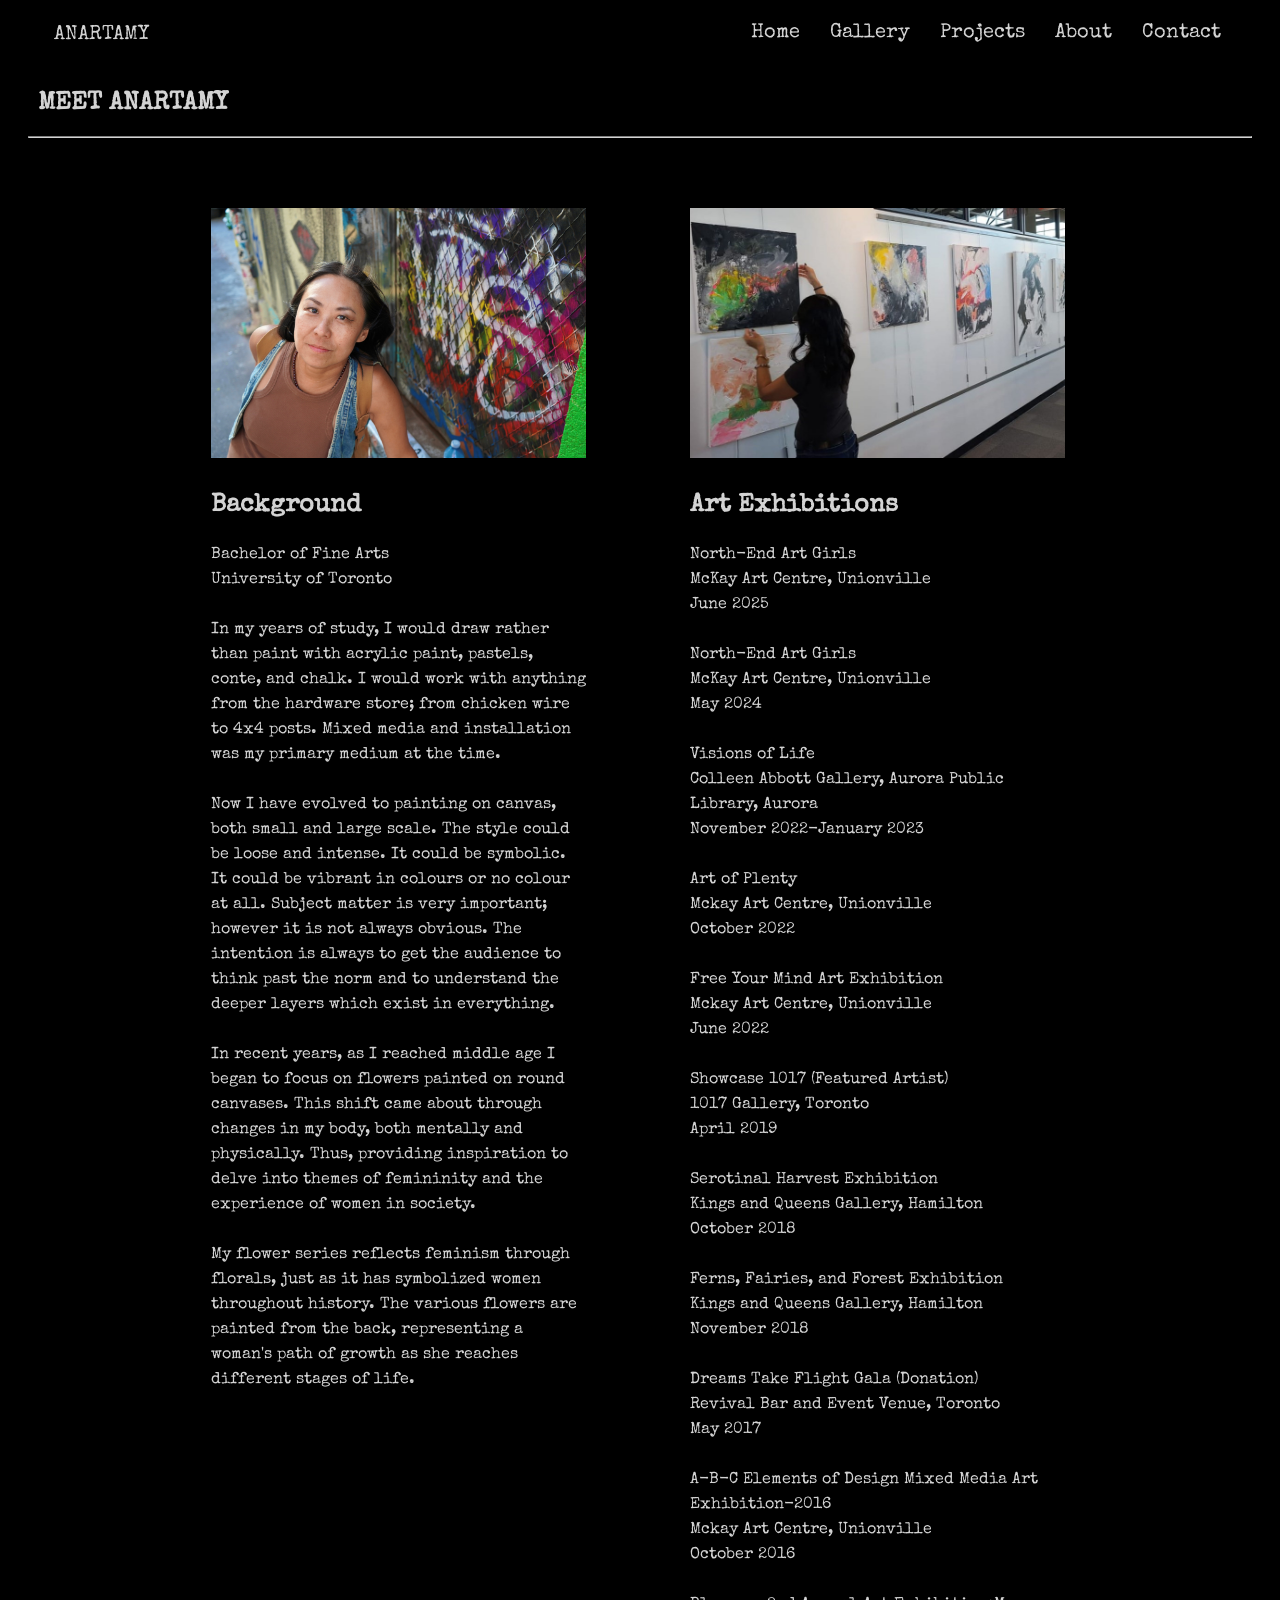
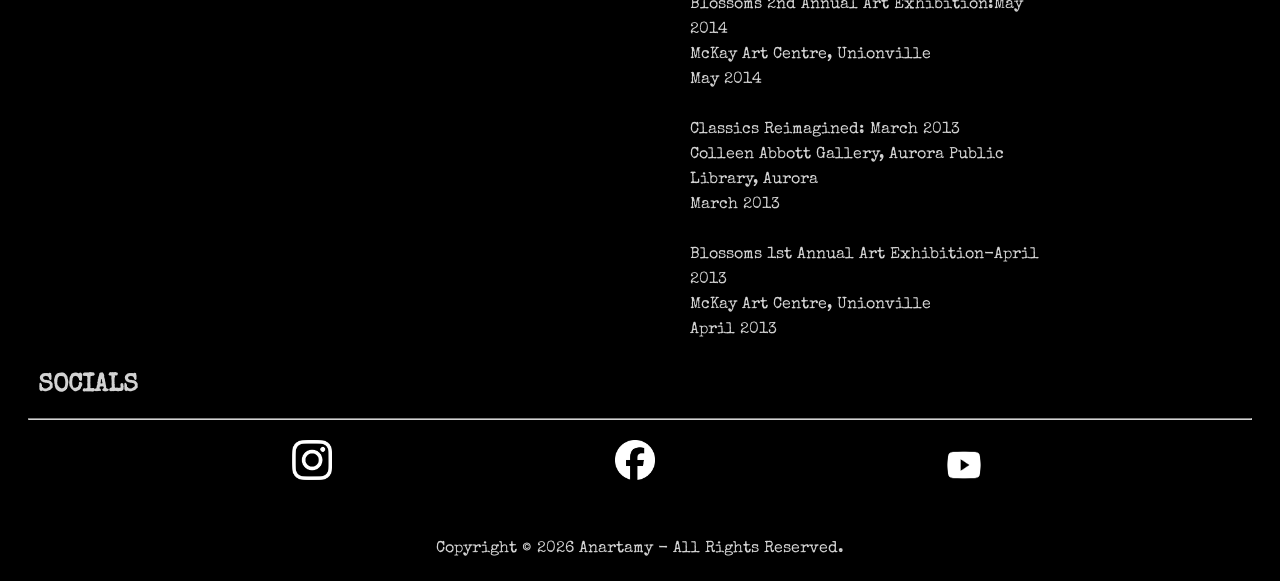
==== about.html @ 81b02f68 "Update about.html" ====
<!DOCTYPE html>
<html lang="en">
	<head>
		<link rel="stylesheet" href=" aboutstylesheet.css">
		<title> ABOUT </title>
	</head>
	<style>
		.container {
			display: flex;
			align-items: center;
			justify-content: center;
		}
		img {
			max-width: 100%;
			max-height: 100%;
		}
		.text{
			padding-left: 100px;
		}
	</style>
	<body>
		<section>
			<h1><a href="index.html" class="button"> ANARTAMY </a></h1>
			<div class="button-container" style="width: 500px; padding-top: 15px">
			<a href="index.html" class="button">Home</a>
			<a href="gallery.html" class="button">Gallery</a>
			<a href="projects.html" class="button">Projects</a>
			<a href="about.html" class="button">About</a>
			<a href="contact.html" class="button">Contact</a>
			</div>
		</section>
		<h2> MEET ANARTAMY </h2>
		<hr>
		<div class="figure-container">
			<figure>
				<img src="images/biophoto.jpg" loading: "lazy">
				<figcaption> 
					<p> Background </p>
				Bachelor of Fine Arts
				<br>
				University of Toronto 
				<br>
				<br>
				In my years of study, I would draw rather than paint with acrylic paint, pastels, conte, and chalk. I would work with anything from the hardware store; from chicken wire to 4x4 posts. Mixed media and installation was my primary medium at the time.  
				<br>
				<br>
				Now I have evolved to painting on canvas, both small and large scale.  The style could be loose and intense. It could be symbolic.  It could be vibrant in colours or no colour at all. Subject matter is very important; however it is not always obvious. The intention is always to get the audience to think past the norm and to understand the deeper layers which exist in everything. 
				<br>
				<br>
				In recent years, as I reached middle age I began to focus on flowers painted on round canvases. This shift came about through changes in my body, both mentally and physically. Thus, providing inspiration to delve into themes of femininity and the experience of women in society.  
				<br>
				<br>
				My flower series reflects feminism through florals, just as it has symbolized women throughout history. The various flowers are painted from the back, representing a woman's path of growth as she reaches different stages of life. 
				</figcaption>
			</figure>
			<figure>
				<img src="images/visionsoflife2.jpg" loading: "lazy">
				<figcaption>
					<p> Art Exhibitions </p>
				North-End Art Girls
				<br>
				McKay Art Centre, Unionville
				<br>
				June 2025
				<br>
				<br>
				North-End Art Girls
				<br>
				McKay Art Centre, Unionville
				<br>
				May 2024
				<br>
				<br>
				Visions of Life 
				<br>
				Colleen Abbott Gallery, Aurora Public Library, Aurora
				<br>
				November 2022-January 2023
				<br>
				<br>
				Art of Plenty 
				<br>
				Mckay Art Centre, Unionville
				<br>
				October 2022
				<br>
				<br>
				Free Your Mind Art Exhibition
				<br>
				Mckay Art Centre, Unionville
				<br>
				June 2022
				<br>
				<br>
				Showcase 1017 (Featured Artist)
				<br>
				1017 Gallery, Toronto
				<br>
				April 2019
				<br>
				<br>
				Serotinal Harvest Exhibition
				<br>
				Kings and Queens Gallery, Hamilton
				<br>
				October 2018
				<br>
				<br>
				Ferns, Fairies, and Forest Exhibition
				<br>
				Kings and Queens Gallery, Hamilton
				<br>
				November 2018
				<br>
				<br>
				Dreams Take Flight Gala (Donation)
				<br>
				Revival Bar and Event Venue, Toronto
				<br>
				May 2017
				<br>
				<br>
				A-B-C Elements of Design Mixed Media Art Exhibition-2016
				<br>
				Mckay Art Centre, Unionville
				<br>
				October 2016
				<br>
				<br>
				Blossoms 2nd Annual Art Exhibition:May 2014
				<br>
				McKay Art Centre, Unionville
				<br>
				May 2014
				<br>
				<br>
				Classics Reimagined: March 2013
				<br>
				Colleen Abbott Gallery, Aurora Public Library, Aurora
				<br>
				March 2013
				<br>
				<br>
				Blossoms 1st Annual Art Exhibition-April 2013
				<br>
				McKay Art Centre, Unionville
				<br>
				April 2013 
			</figcaption>
		</figure>
		</div>
		<h4> SOCIALS </h4>
		<hr>
		<div class="button-container2">
		<a href="https://www.instagram.com/anartamy/" class="button">
			<img src="images/Instagram_Glyph_White.png" style="width: 40px; height: 40px; margin-bottom: 30px1"> </a>
		<a href="https://www.facebook.com/anartamyng#" class="button">
            <img src="images/Facebook_Logo_Secondary.png" style="width: 40px; height: 40px; margin-bottom: 30px"> </a>
		<a href="https://www.youtube.com/@anartamy3950" class="button">
			<img src="images/yt_icon_white_digital.png" style="width: 50px; height: 50px; margin-bottom: 30px;"> </a>
		</div>
		<footer class="footer"> 
			<p> Copyright © 2026 Anartamy - All Rights Reserved. </p> 
		</footer>
	</body>
</html>
---- aboutstylesheet.css ----
@import url('https://fonts.googleapis.com/css?family=Special Elite');
body{
	background-color: black;
	color: lightgray;
	min-height: 100vh;
	min-height: 100dvh;
	display: flex;
	flex-direction: column;
	font-family: 'special elite', serif;
}
section{
	display: flex;
	flex-direction: row;
	justify-content: space-evenly;
	h1{
	font-size: 20px;
	font-weight: bold;
	color: lightgray;
	margin-left: 25px;
	width: 675px;
	}
	a{
	text-decoration: none;
	font-size: 20px;
	font-weight: normal;
	color: lightgray;
	padding-top: 11px;
	margin-right: 25px;
	}	
}	
h2{
	font-size: 25px;
	margin-left: 30px;
	margin-bottom: 20px;
	margin-top: 30px;
	font-weight: bold;
}
hr{
	border-color: lightgray;
	margin-left: 20px;
	margin-right: 20px;
	margin-bottom: 0px;
	margin-top: 0px;
}
.figure-container{
	display: flex; 
  	justify-content: center; 
  	gap: 100px;
  	margin-top: 50px;
figure {
  flex: 1;
  max-width: 30%;
  margin: 0; 
}
figcaption{
	width: 375px;
	margin-top: 30px;
	text-align: left;
	line-height: 25px;
	p{
		font-size: 25px;
		font-weight: bold;
	}
}
img {
  width: 375px; 
  height: auto;
}
}
.button-container2{
	display: flex;
	justify-content: space-evenly;
}
h4{
	font-size: 25px;
	margin-left: 30px;
	margin-bottom: 20px;
	margin-top: 30px;
}
hr{
	margin-bottom: 20px;
}
footer{
	margin-top: auto;
	text-align: center;
	color: lightgray;
}
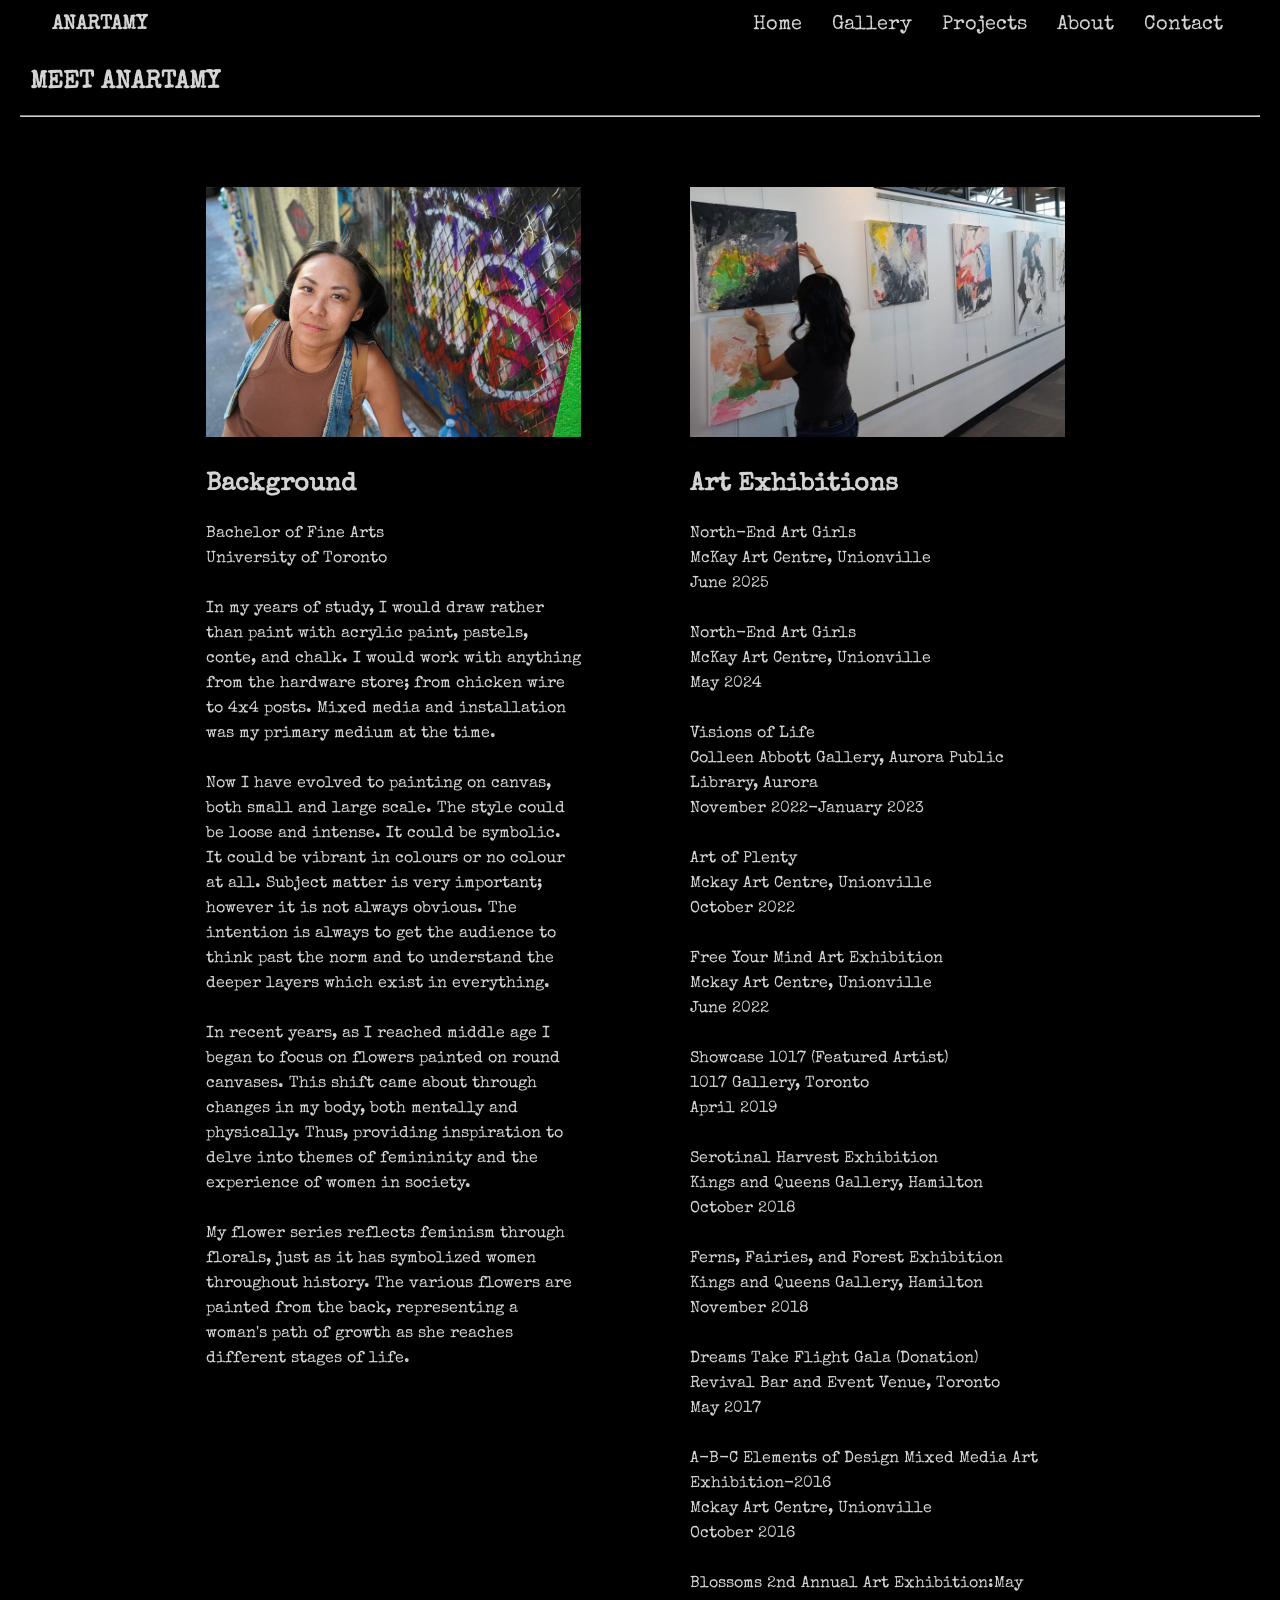
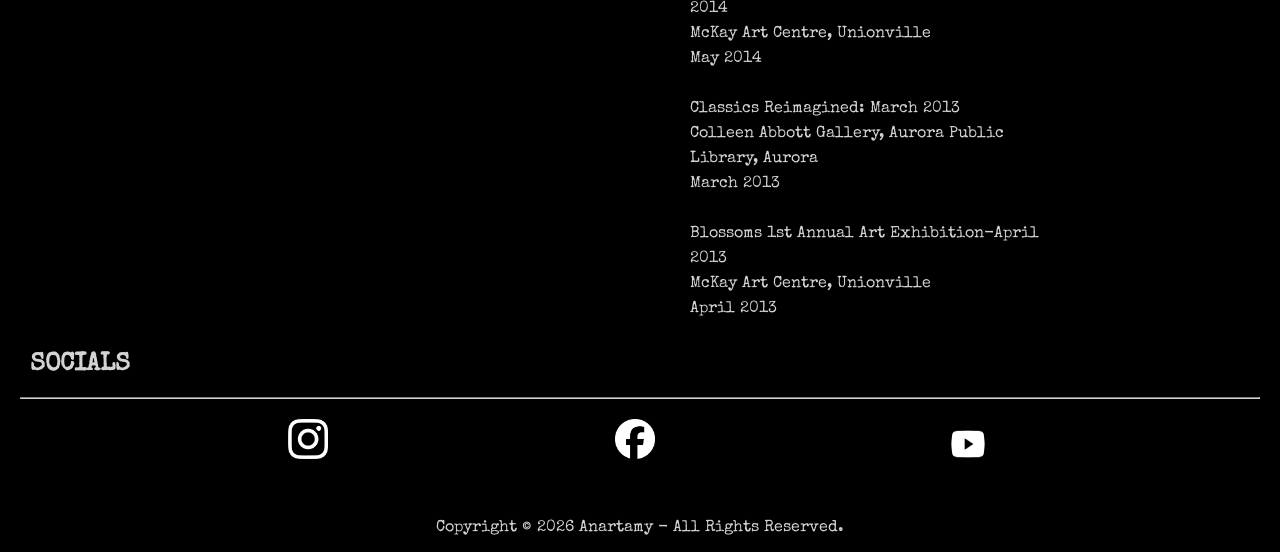
==== commit 49a56e54: "Update about.html" ====
--- a/about.html
+++ b/about.html
@@ -1,6 +1,7 @@
 <!DOCTYPE html>
 <html lang="en">
 	<head>
+		<meta name="viewport" content="width=device-width, initial-scale=1.0">
 		<link rel="stylesheet" href=" aboutstylesheet.css">
 		<title> ABOUT </title>
 	</head>
--- a/aboutstylesheet.css
+++ b/aboutstylesheet.css
@@ -2,29 +2,34 @@
 body{
 	background-color: black;
 	color: lightgray;
-	min-height: 100vh;
-	min-height: 100dvh;
+	margin: 0;
+	max-width: 100vw;
+	max-height: 100vh;
 	display: flex;
 	flex-direction: column;
 	font-family: 'special elite', serif;
 }
 section{
+	position: fixed;
 	display: flex;
 	flex-direction: row;
 	justify-content: space-evenly;
+	background-color: black;
+	width: 100vw;
+	z-index: 1000;
 	h1{
 	font-size: 20px;
 	font-weight: bold;
 	color: lightgray;
+	margin-top: 15px;
 	margin-left: 25px;
 	width: 675px;
 	}
 	a{
 	text-decoration: none;
 	font-size: 20px;
-	font-weight: normal;
 	color: lightgray;
-	padding-top: 11px;
+	margin-top: 15px;
 	margin-right: 25px;
 	}	
 }	
@@ -32,7 +37,7 @@
 	font-size: 25px;
 	margin-left: 30px;
 	margin-bottom: 20px;
-	margin-top: 30px;
+	margin-top: 70px;
 	font-weight: bold;
 }
 hr{
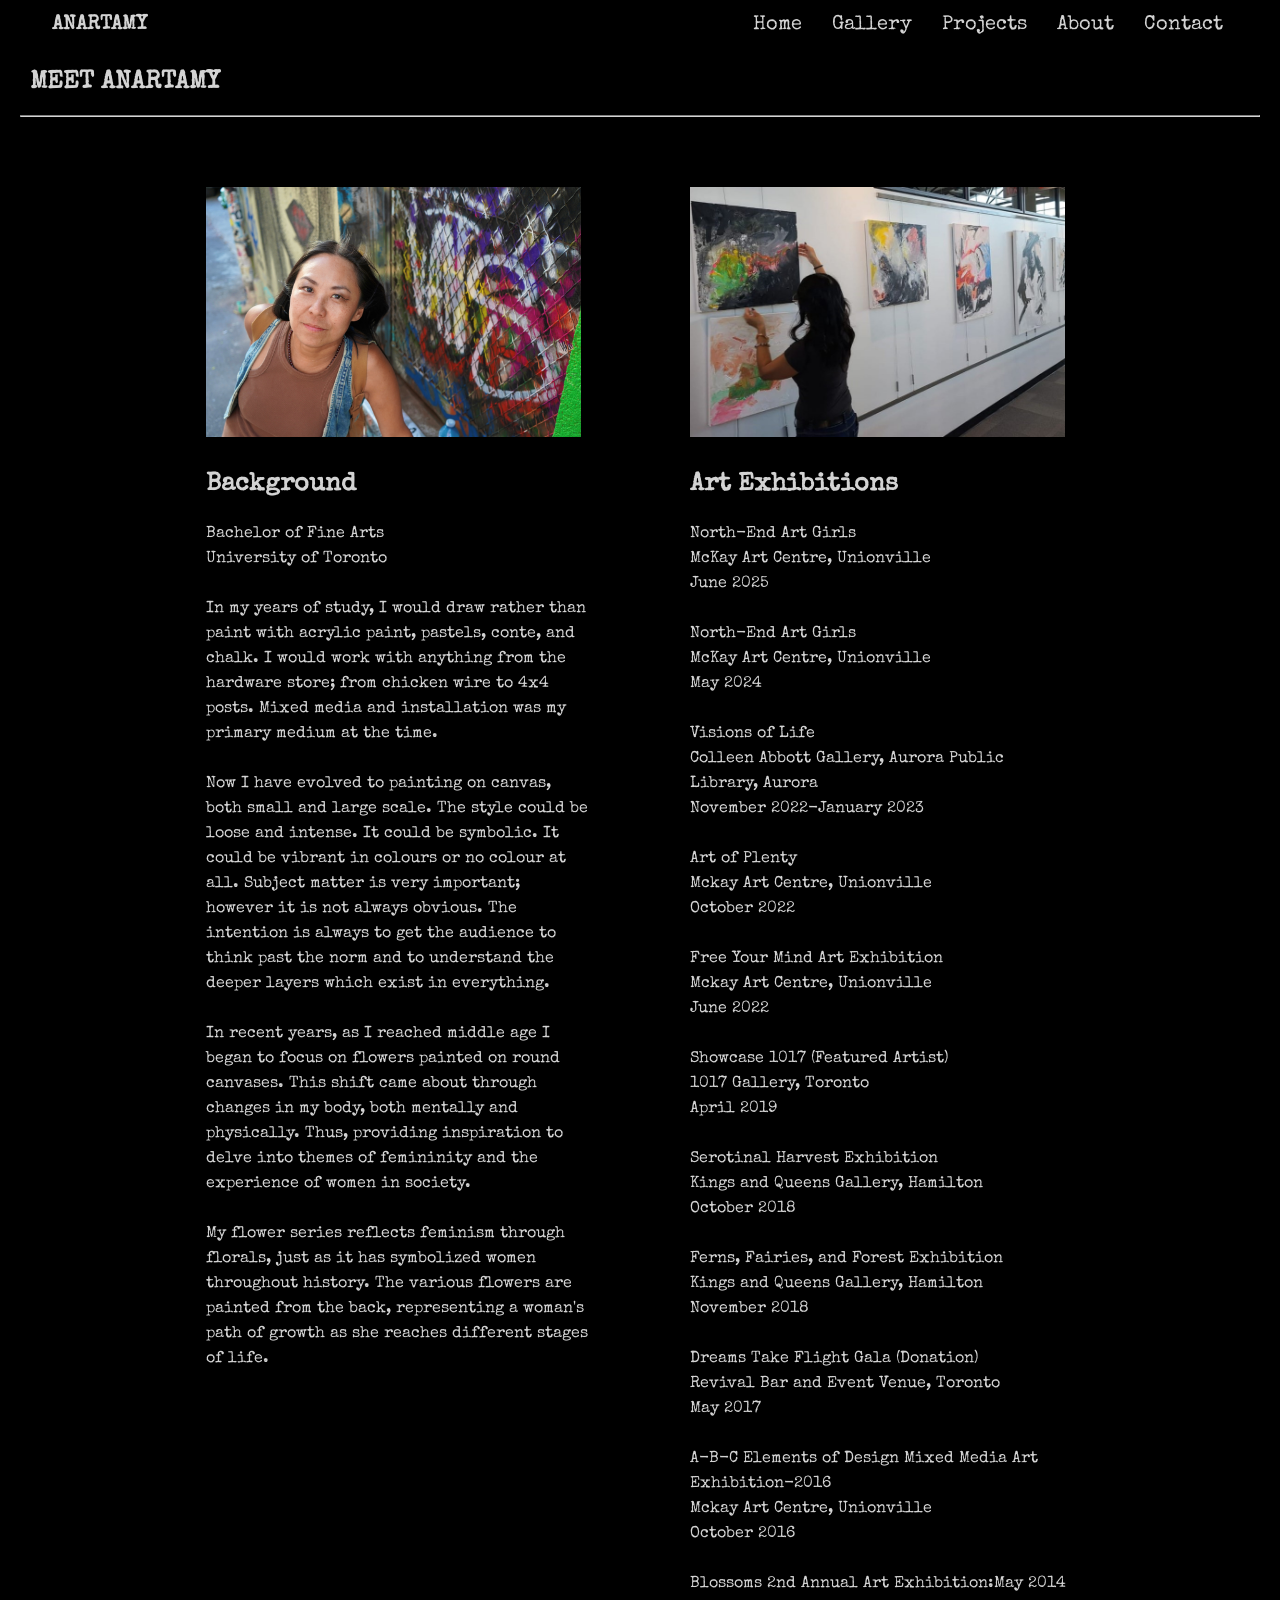
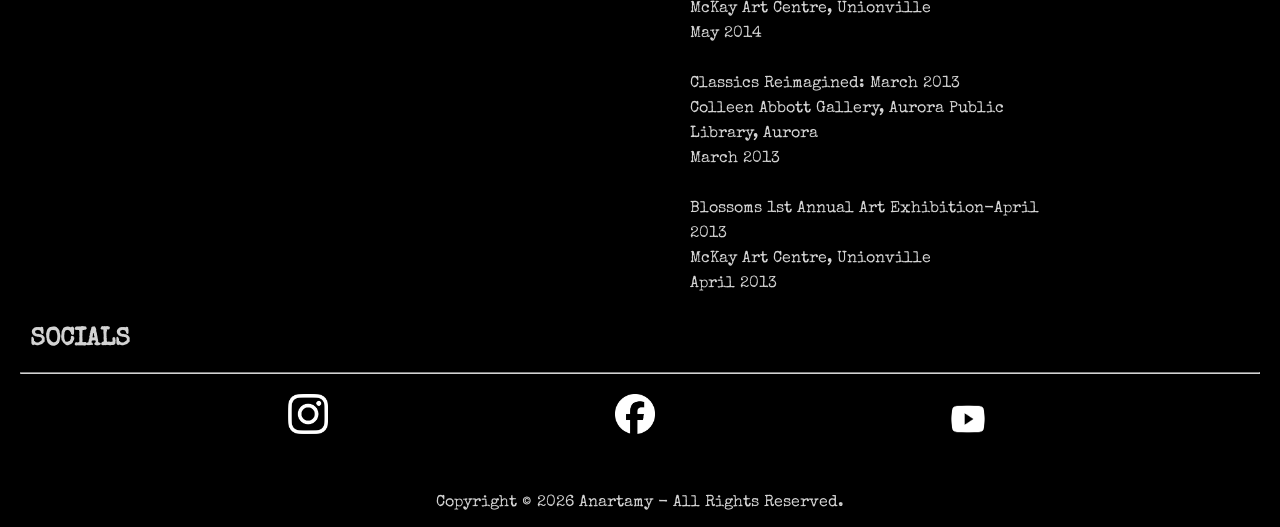
==== commit 9c33218c: "Update about.html" ====
--- a/about.html
+++ b/about.html
@@ -1,7 +1,6 @@
 <!DOCTYPE html>
 <html lang="en">
 	<head>
-		<meta name="viewport" content="width=device-width, initial-scale=1.0">
 		<link rel="stylesheet" href=" aboutstylesheet.css">
 		<title> ABOUT </title>
 	</head>
--- a/aboutstylesheet.css
+++ b/aboutstylesheet.css
@@ -17,6 +17,7 @@
 	background-color: black;
 	width: 100vw;
 	z-index: 1000;
+	white-space: nowrap;
 	h1{
 	font-size: 20px;
 	font-weight: bold;
@@ -26,6 +27,7 @@
 	width: 675px;
 	}
 	a{
+	white-space: nowrap;
 	text-decoration: none;
 	font-size: 20px;
 	color: lightgray;
@@ -58,7 +60,7 @@
   margin: 0; 
 }
 figcaption{
-	width: 375px;
+	width: 100%;
 	margin-top: 30px;
 	text-align: left;
 	line-height: 25px;
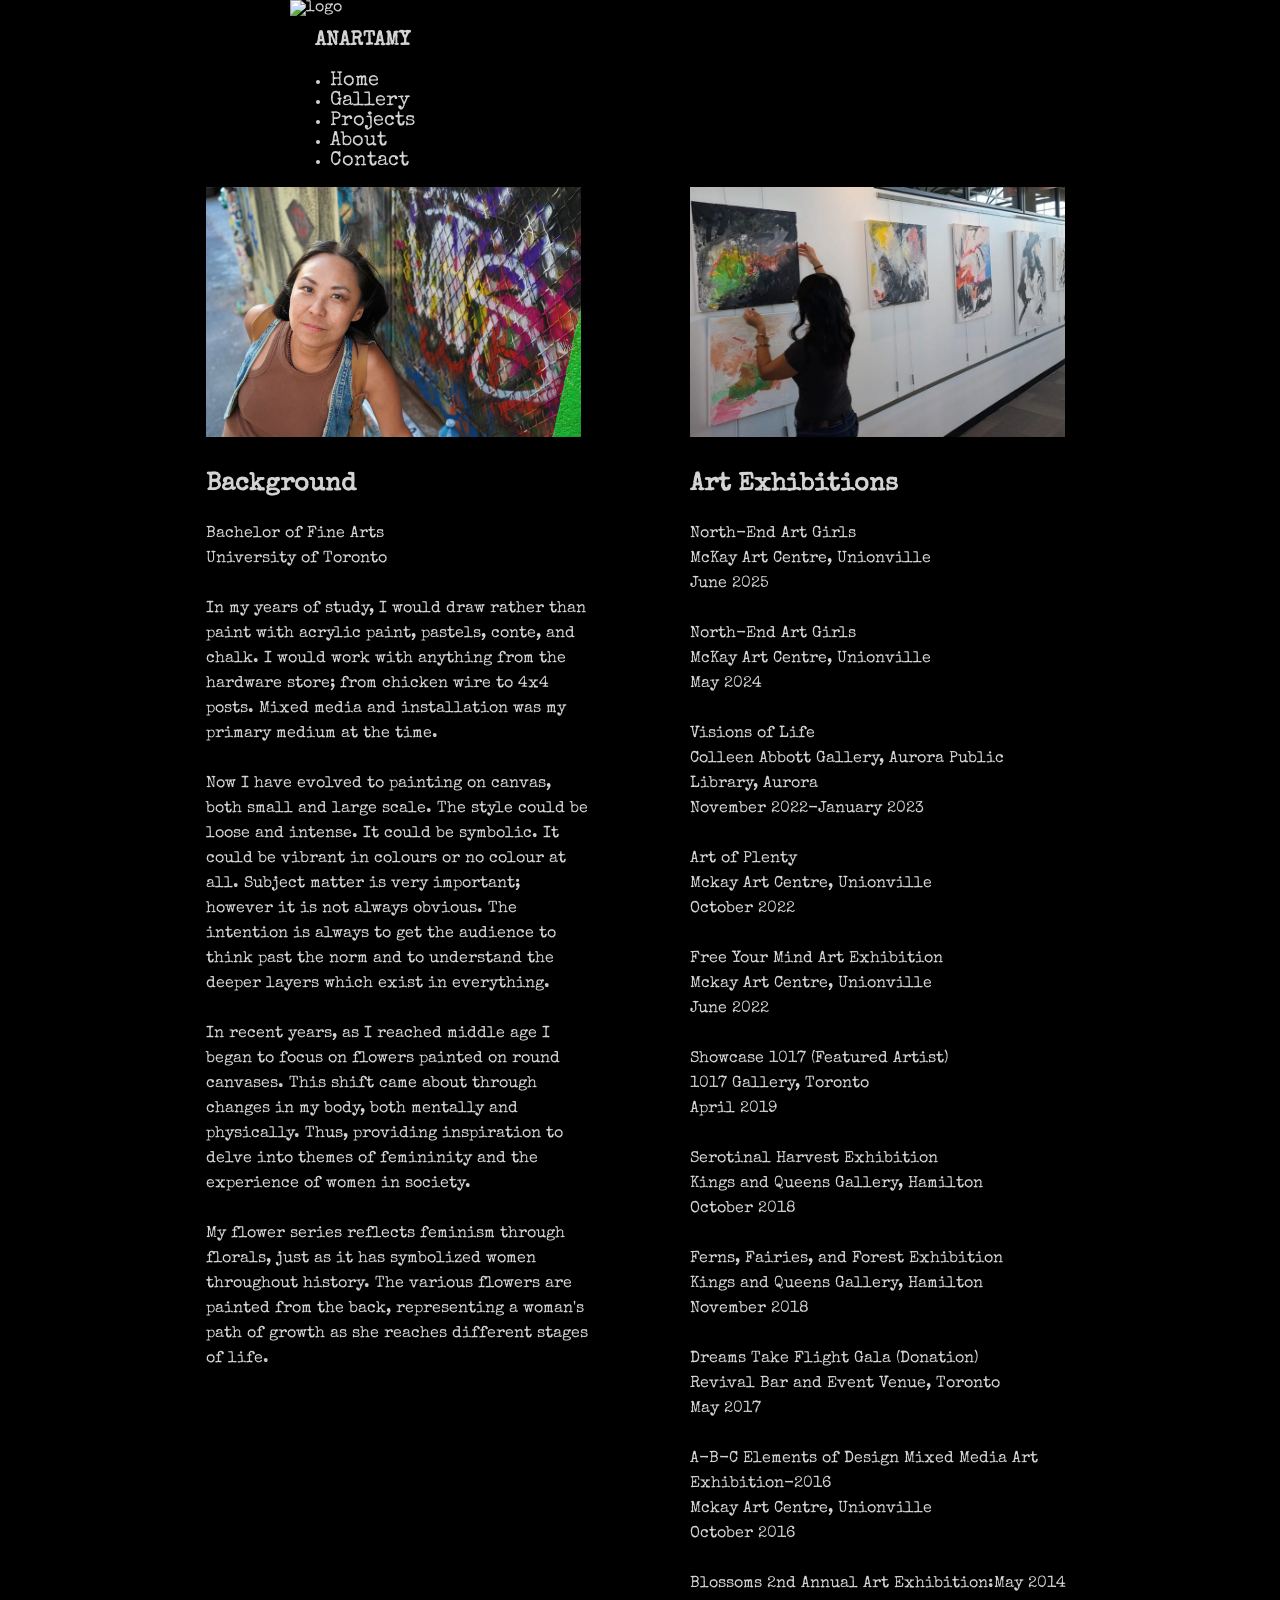
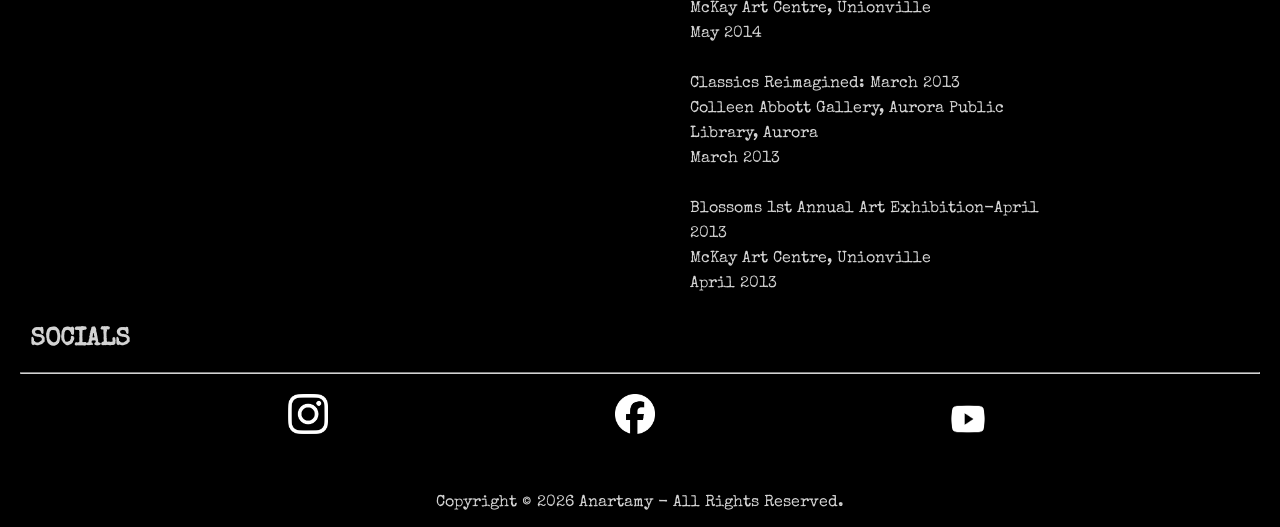
==== commit b6652ff2: "Update about.html" ====
--- a/about.html
+++ b/about.html
@@ -1,6 +1,7 @@
 <!DOCTYPE html>
 <html lang="en">
 	<head>
+		<meta name="viewport" content="width=device-width, initial-scale=0.6">
 		<link rel="stylesheet" href=" aboutstylesheet.css">
 		<title> ABOUT </title>
 	</head>
@@ -20,14 +21,40 @@
 	</style>
 	<body>
 		<section>
-			<h1><a href="index.html" class="button"> ANARTAMY </a></h1>
-			<div class="button-container" style="width: 500px; padding-top: 15px">
-			<a href="index.html" class="button">Home</a>
-			<a href="gallery.html" class="button">Gallery</a>
-			<a href="projects.html" class="button">Projects</a>
-			<a href="about.html" class="button">About</a>
-			<a href="contact.html" class="button">Contact</a>
-			</div>
+			<nav>
+					<div class="logo">
+						<img src="" alt="logo">
+						<h1> ANARTAMY </h1>
+					</div>
+				<div class="hamburger">
+					<div class="bar"></div>
+					<div class="bar"></div>
+					<div class="bar"></div>
+				</div>
+				<ul class="nav-links">
+					<li><a href="index.html">Home</a></li>
+					<li><a href="gallery.html">Gallery</a></li>
+					<li><a href="projects.html">Projects</a></li>
+					<li><a href="about.html">About</a></li>
+					<li><a href="contact.html">Contact</a></li>
+				</ul>
+				</nav>
+				<script>
+					const hamburger = document.querySelector('.hamburger');
+					const navLinks = document.querySelector('.nav-links');
+					let menuOpen = false;
+
+					hamburger.addEventListener('click', () => {
+						if (menuOpen == false) {
+							navLinks.style.display = "block";
+							menuOpen = true;
+						}
+						else if (menuOpen == true) {
+							navLinks.style.display = "none";
+							menuOpen = false;
+						}
+					});
+				</script>
 		</section>
 		<h2> MEET ANARTAMY </h2>
 		<hr>
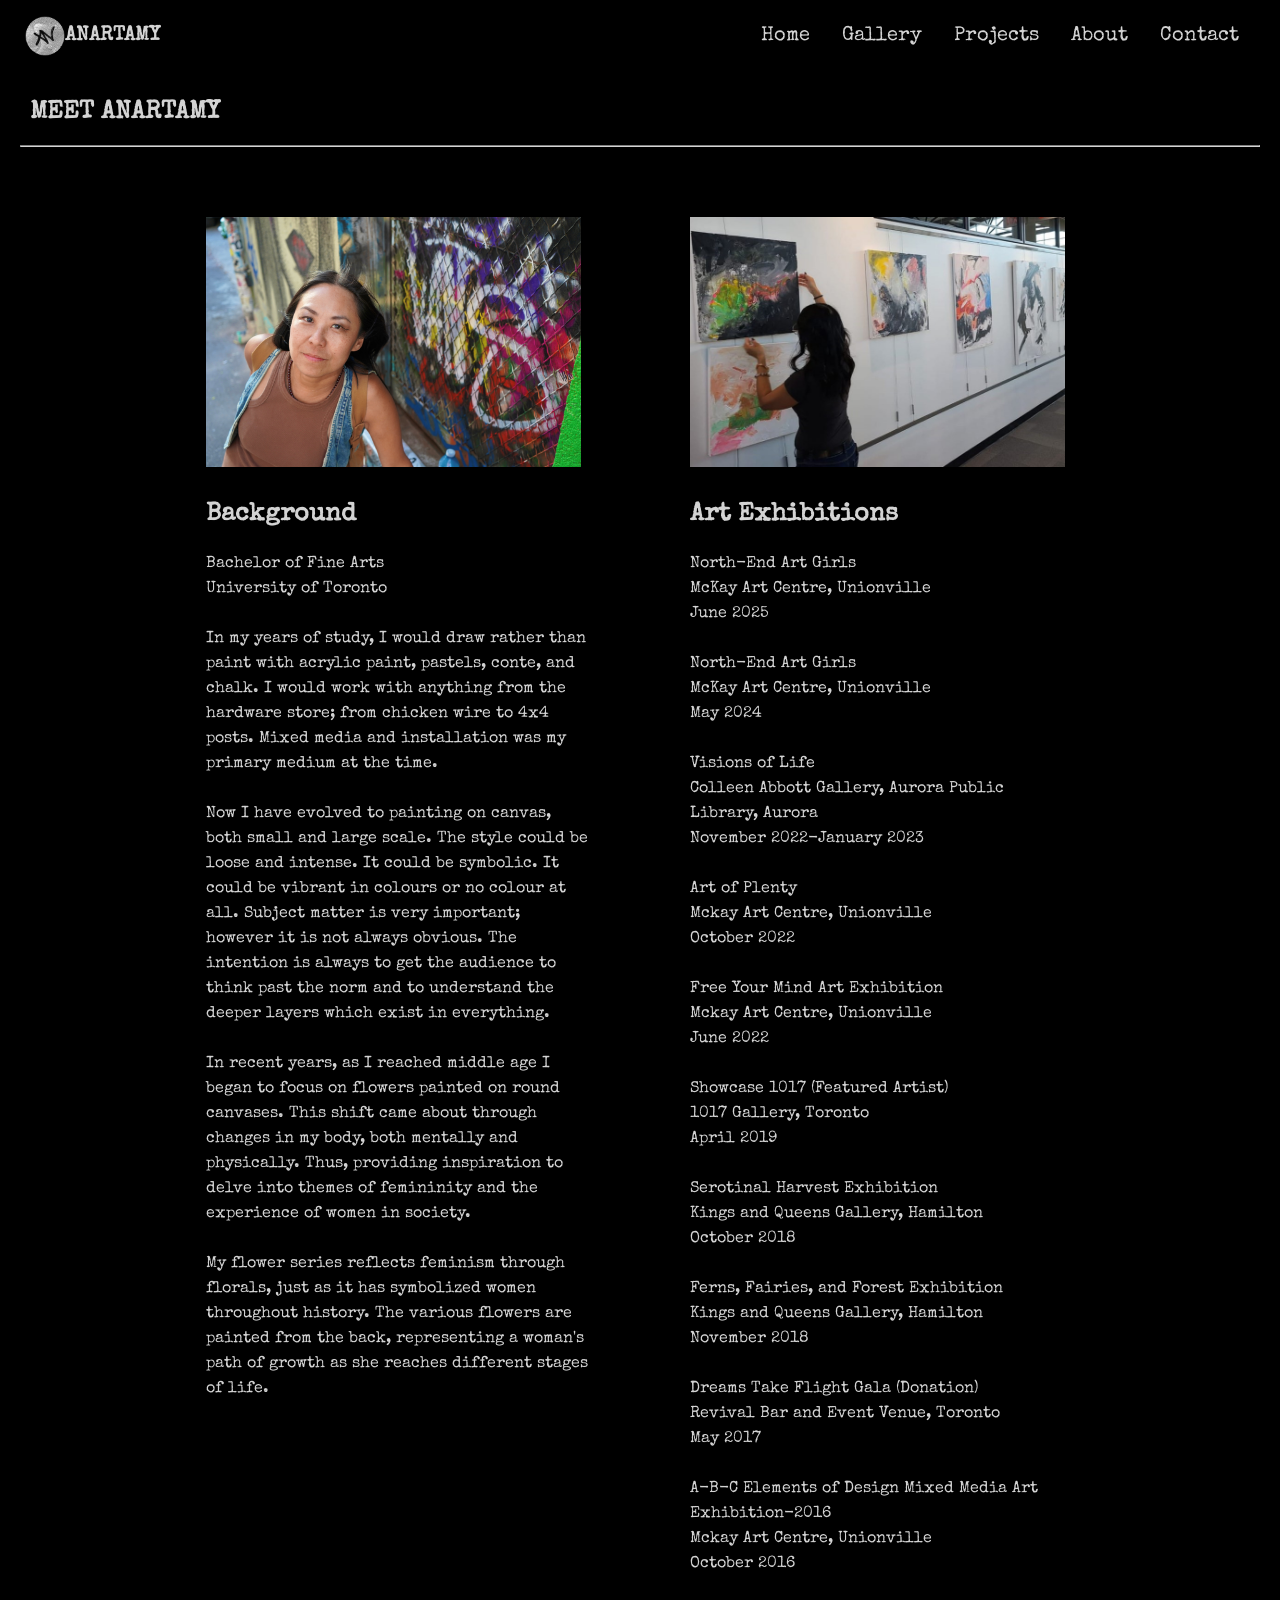
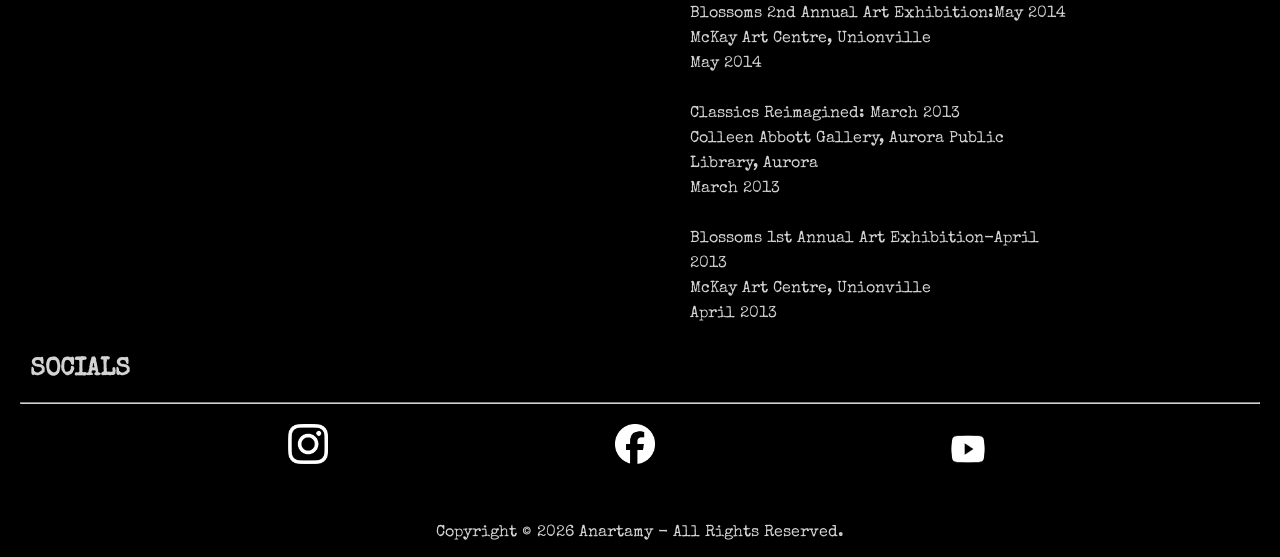
==== commit 0d36fd2d: "Update about.html" ====
--- a/about.html
+++ b/about.html
@@ -23,7 +23,7 @@
 		<section>
 			<nav>
 					<div class="logo">
-						<img src="" alt="logo">
+						<img src="images/ANlogo.png" alt="logo">
 						<h1> ANARTAMY </h1>
 					</div>
 				<div class="hamburger">
--- a/aboutstylesheet.css
+++ b/aboutstylesheet.css
@@ -10,36 +10,92 @@
 	font-family: 'special elite', serif;
 }
 section{
-	position: fixed;
-	display: flex;
-	flex-direction: row;
-	justify-content: space-evenly;
-	background-color: black;
-	width: 100vw;
 	z-index: 1000;
-	white-space: nowrap;
-	h1{
-	font-size: 20px;
-	font-weight: bold;
-	color: lightgray;
-	margin-top: 15px;
-	margin-left: 25px;
-	width: 675px;
+	nav{
+		width: 100%;
+		position: fixed;
+		display: flex;
+		justify-content: space-between;
+		align-items: center;
+		background-color: black
 	}
-	a{
-	white-space: nowrap;
-	text-decoration: none;
-	font-size: 20px;
-	color: lightgray;
-	margin-top: 15px;
-	margin-right: 25px;
-	}	
+	.logo {
+		display: flex;
+		margin-left: 25px;
+		align-items: center;
+	}
+	.logo img{
+		width: 40px;
+	}
+	.logo h1{
+		color: lightgray;
+		text-decoration: none;
+		font-weight: bold;
+		font-size: 20px;
+	}
+	.nav-links{
+		display: flex;
+		margin-right: 25px;
+		align-items: center;
+		list-style: none;
+	}
+	.nav-links a {
+		display: block;
+		text-decoration: none;
+		font-size: 20px;
+		color: lightgray;
+		padding: 10px 16px;
+		transition: all ease-in-out 100ms;
+	}
+	.nav-links a:hover {
+		text-decoration: underline;
+		colour: lightgray;
+	}
+	.hamburger{
+		display: none;
+		cursor: pointer;
+		width: 34px;
+	}
+	.hamburger .bar {
+		flex-basis: 100%;
+		height: 4px;
+		background-color: lightgray;
+		margin: 3px;
+	}
+	/* responsive design */
+	@media (max-width: 768px) {
+	nav{
+		flex-wrap: wrap;
+	}
+	.hamburger{
+		display: flex;
+		flex-wrap: wrap;
+	}
+	.logo{
+		height: 80px;
+	}
+	.nav-links{
+		display: none;
+		flex-basis: 100%;
+		flex-wrap: wrap;
+	}
+	.nav-links li {
+		flex-basis: 100%;
+	}
+	.nav-links a {
+		text-align: center;
+		font-size: 28px;
+	}
+	.nav-links a:hover{
+		background-color: green;
+	}		
+}
 }	
 h2{
 	font-size: 25px;
 	margin-left: 30px;
 	margin-bottom: 20px;
-	margin-top: 70px;
+	margin-top: 100px;
 	font-weight: bold;
 }
 hr{
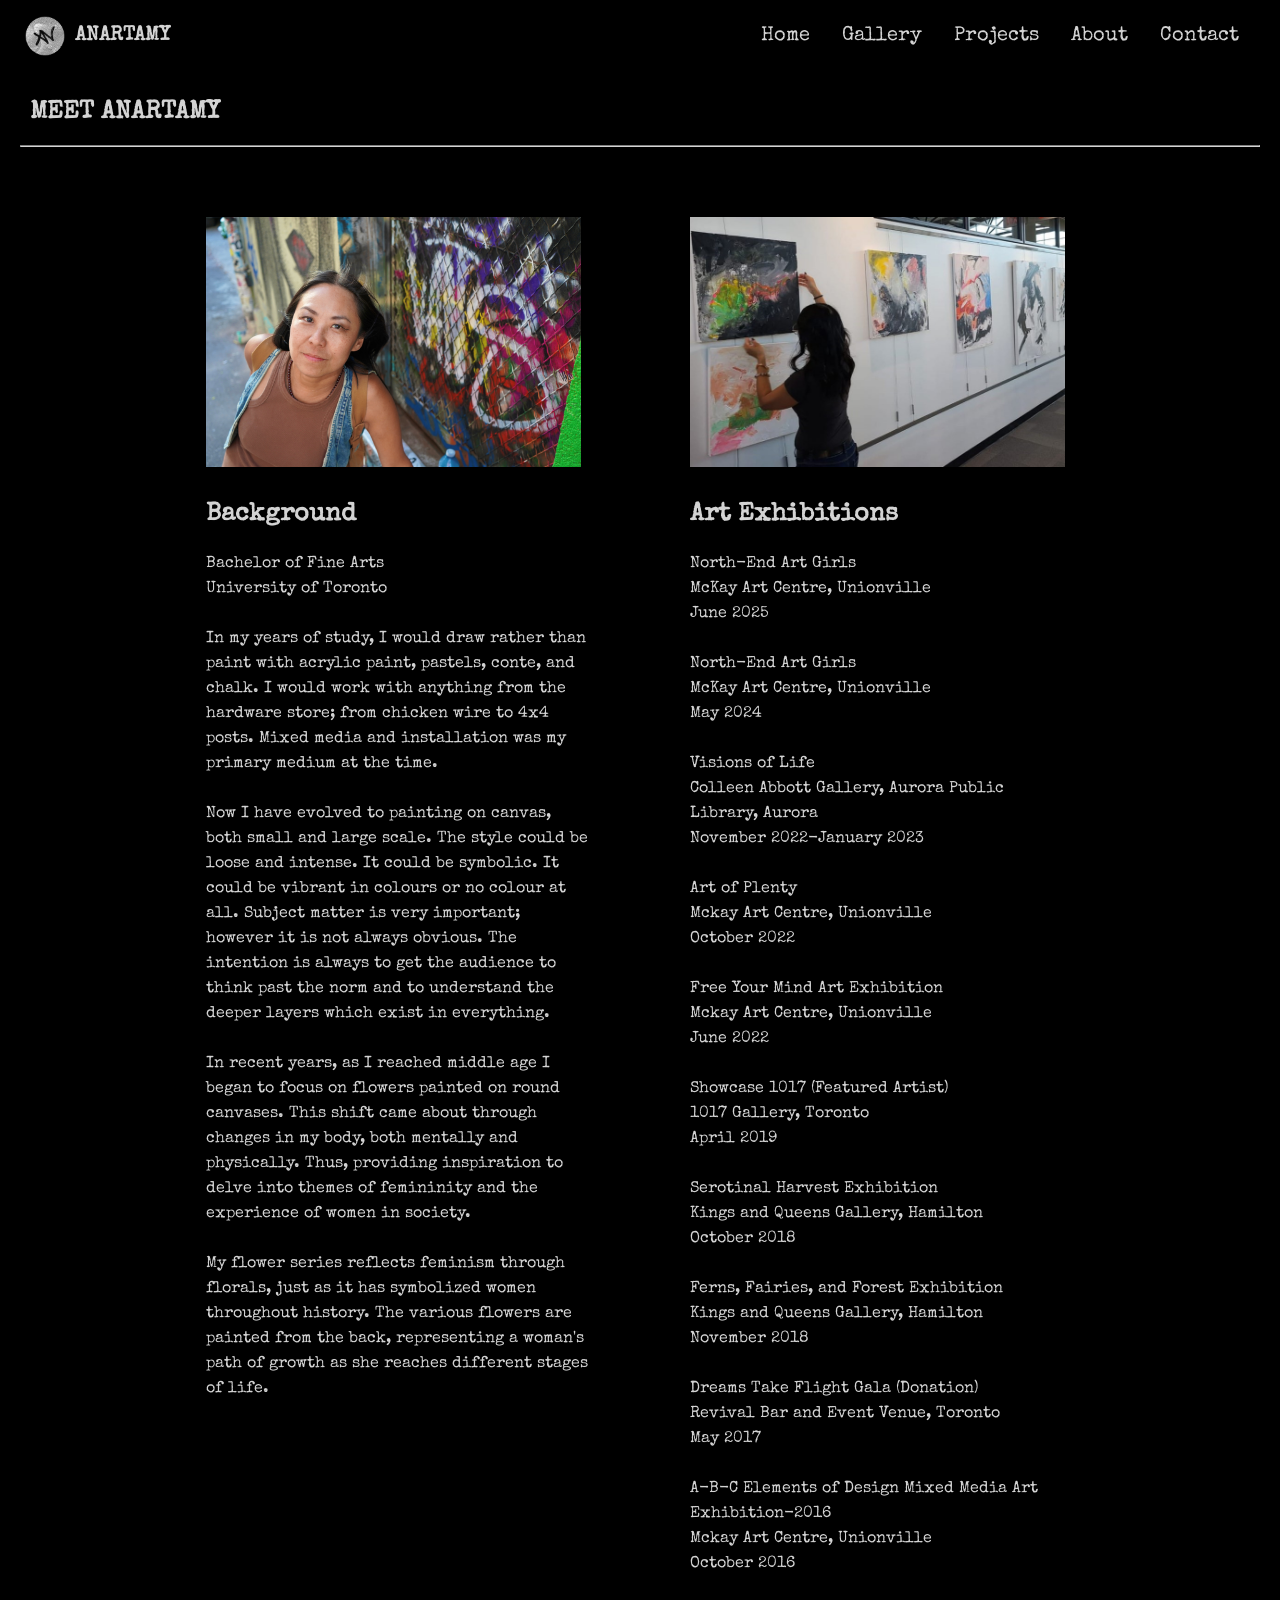
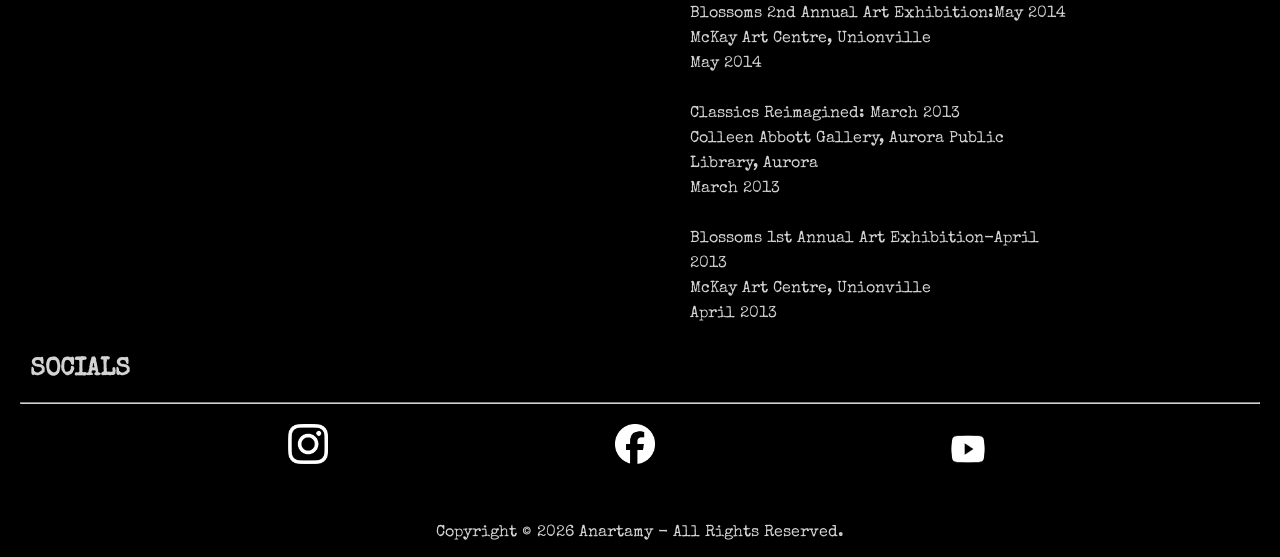
==== commit f5bec499: "Update about.html" ====
--- a/about.html
+++ b/about.html
@@ -60,7 +60,7 @@
 		<hr>
 		<div class="figure-container">
 			<figure>
-				<img src="images/biophoto.jpg" loading: "lazy">
+				<img src="images/biophoto.jpg" loading="lazy">
 				<figcaption> 
 					<p> Background </p>
 				Bachelor of Fine Arts
@@ -81,7 +81,7 @@
 				</figcaption>
 			</figure>
 			<figure>
-				<img src="images/visionsoflife2.jpg" loading: "lazy">
+				<img src="images/visionsoflife2.jpg" loading="lazy">
 				<figcaption>
 					<p> Art Exhibitions </p>
 				North-End Art Girls
--- a/aboutstylesheet.css
+++ b/aboutstylesheet.css
@@ -28,6 +28,7 @@
 		width: 40px;
 	}
 	.logo h1{
+		margin-left: 10px;
 		color: lightgray;
 		text-decoration: none;
 		font-weight: bold;
@@ -55,6 +56,7 @@
 		display: none;
 		cursor: pointer;
 		width: 34px;
+		margin-right: 25px;
 	}
 	.hamburger .bar {
 		flex-basis: 100%;
@@ -70,6 +72,7 @@
 	.hamburger{
 		display: flex;
 		flex-wrap: wrap;
+		margin-right: 25px;
 	}
 	.logo{
 		height: 80px;
@@ -87,7 +90,7 @@
 		font-size: 28px;
 	}
 	.nav-links a:hover{
-		background-color: green;
+		background-color: #FF7518;
 	}		
 }
 }	
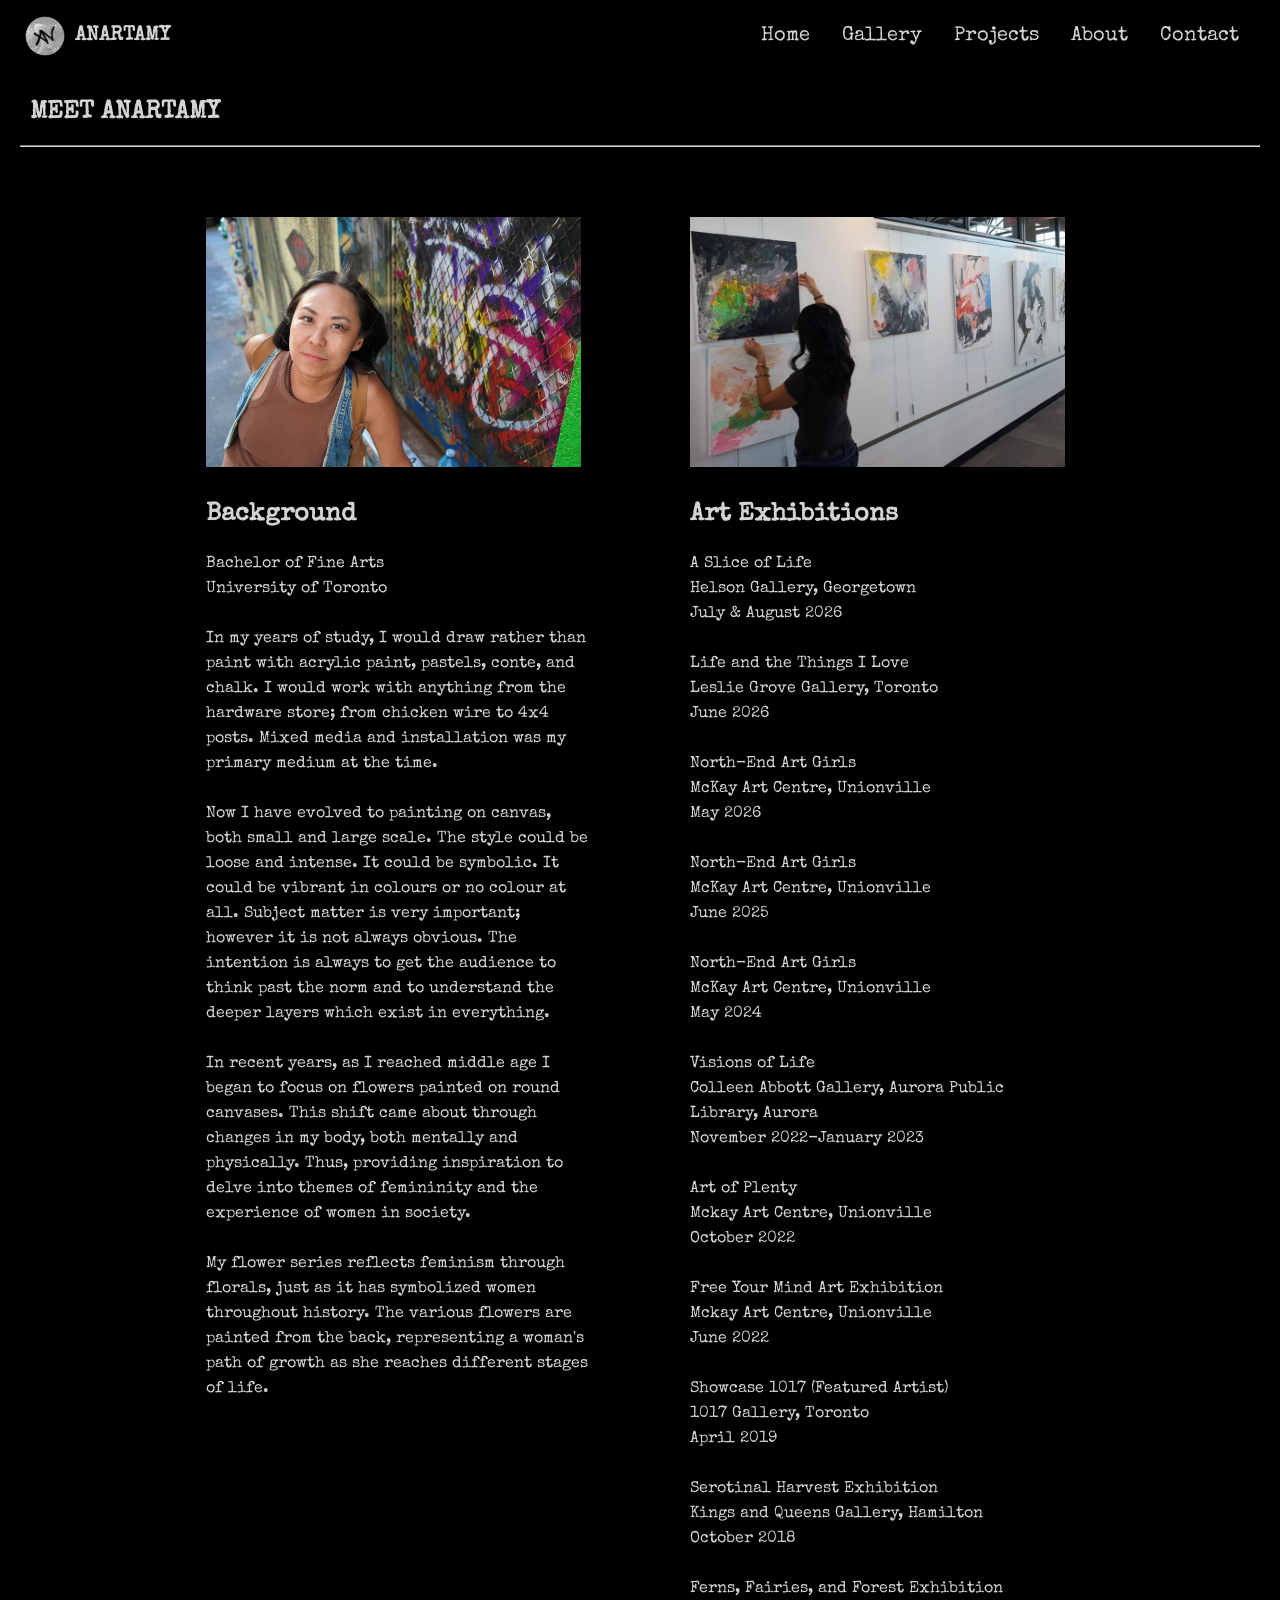
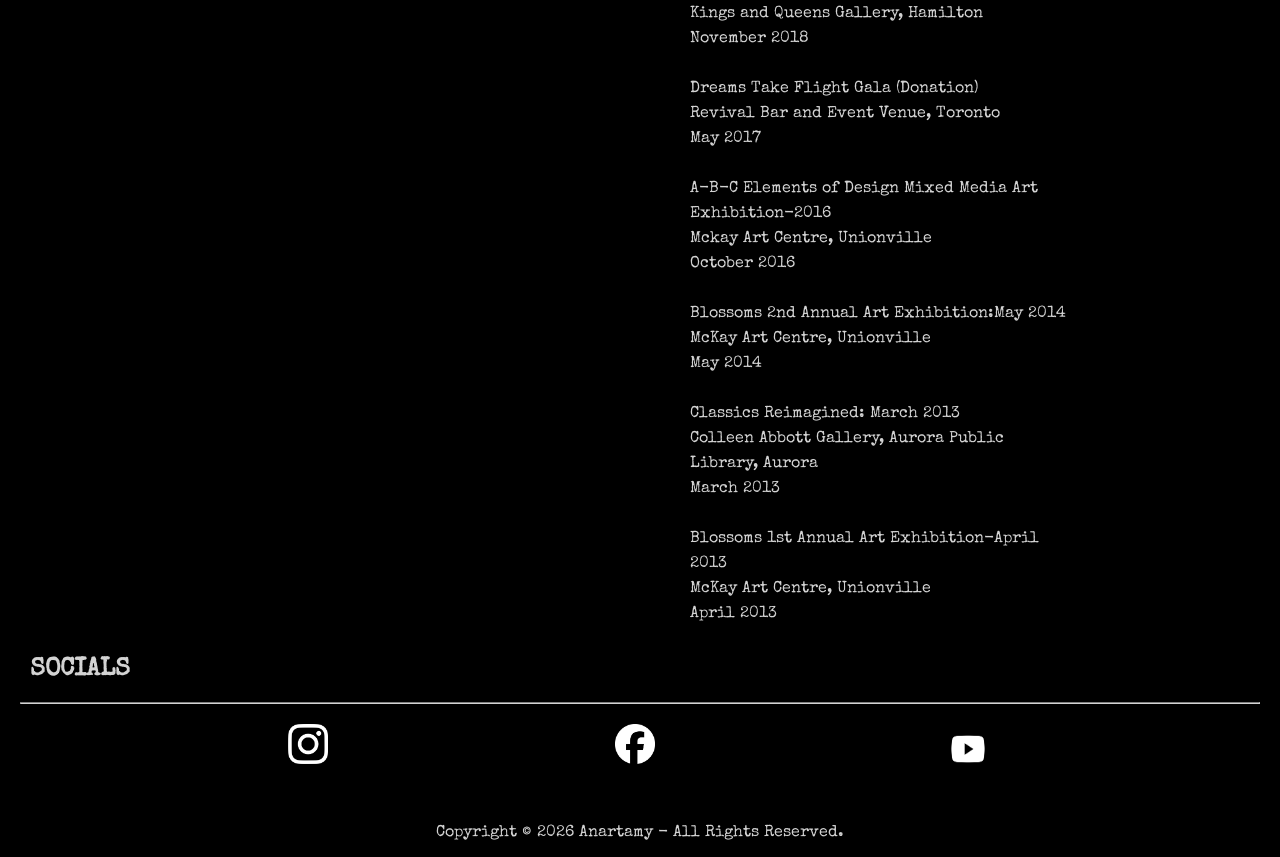
==== commit 0740194e: "Update about.html" ====
--- a/about.html
+++ b/about.html
@@ -84,6 +84,27 @@
 				<img src="images/visionsoflife2.jpg" loading="lazy">
 				<figcaption>
 					<p> Art Exhibitions </p>
+				A Slice of Life
+				<br>
+				Helson Gallery, Georgetown
+				<br>
+				July & August 2026
+				<br>
+				<br>
+				Life and the Things I Love
+				<br>
+				Leslie Grove Gallery, Toronto
+				<br>
+				June 2026
+				<br>
+				<br>
+				North-End Art Girls
+				<br>
+				McKay Art Centre, Unionville
+				<br>
+				May 2026
+				<br>
+				<br>
 				North-End Art Girls
 				<br>
 				McKay Art Centre, Unionville
